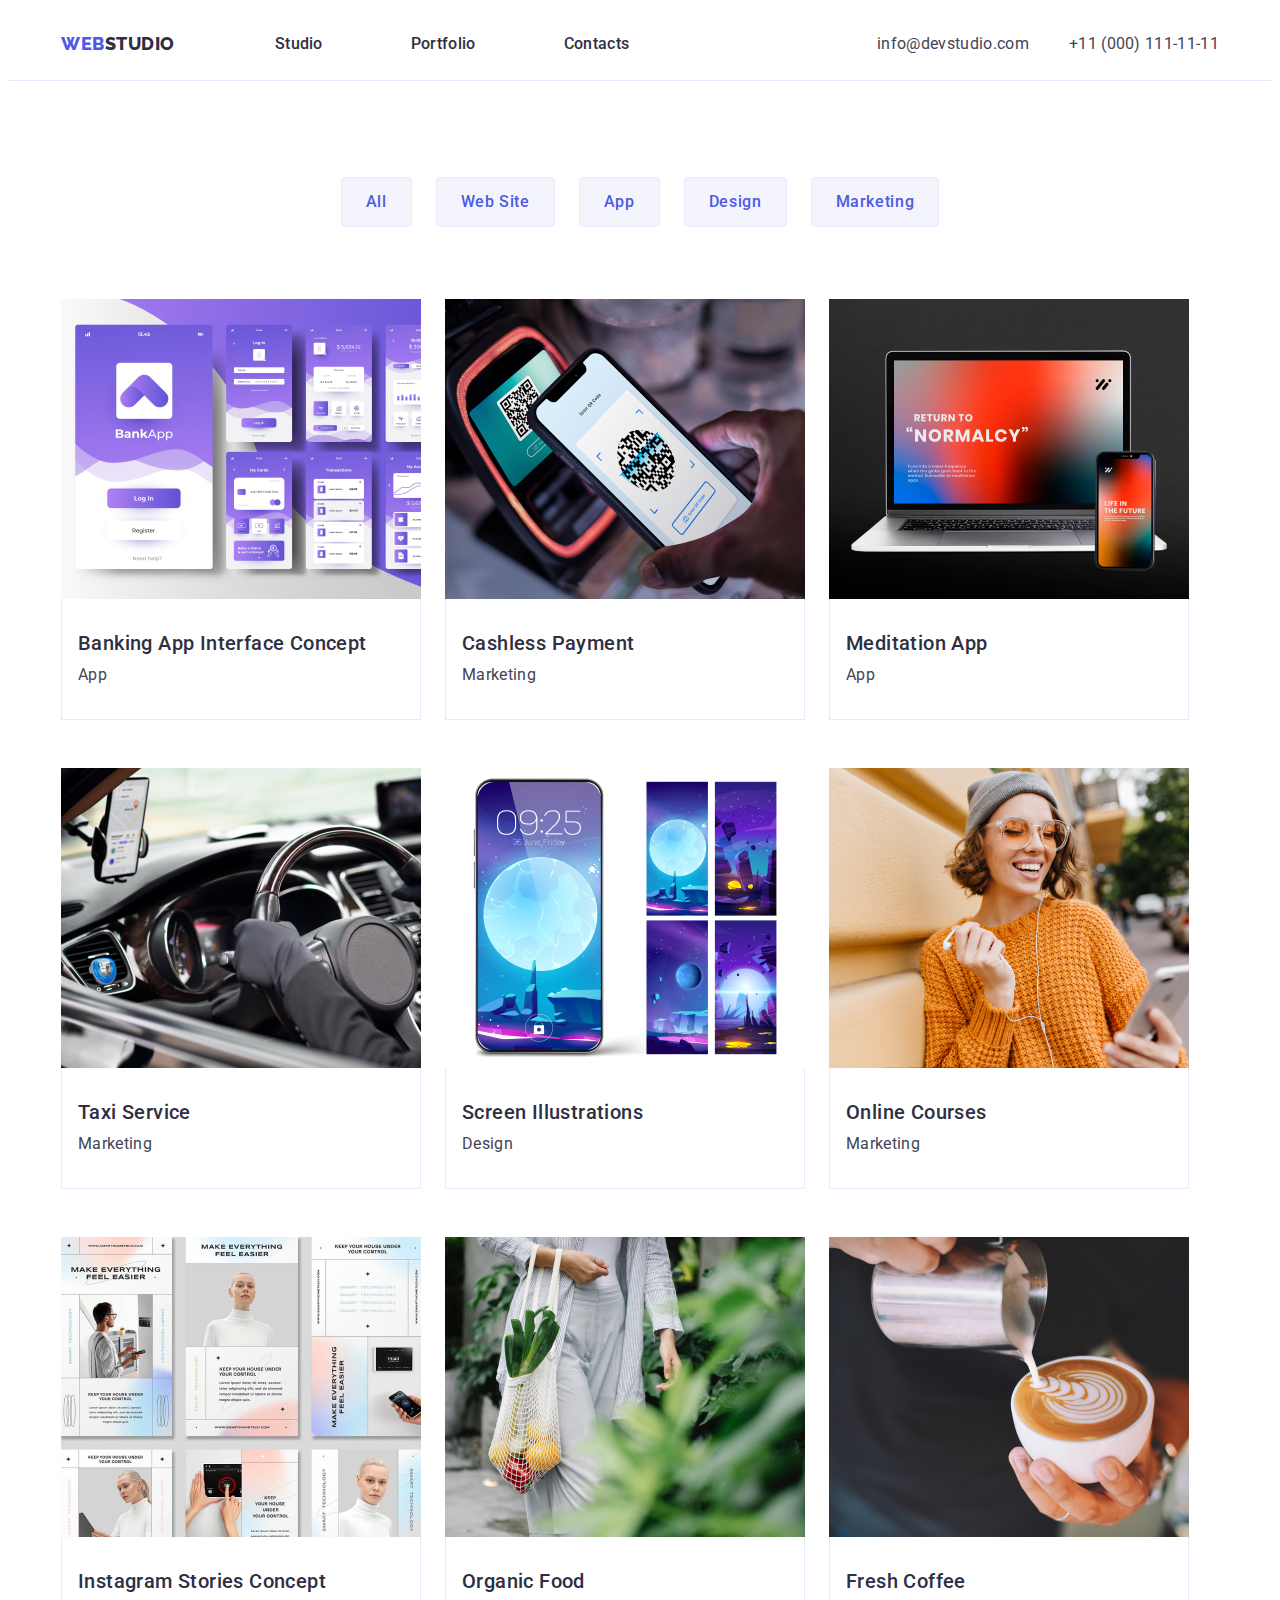
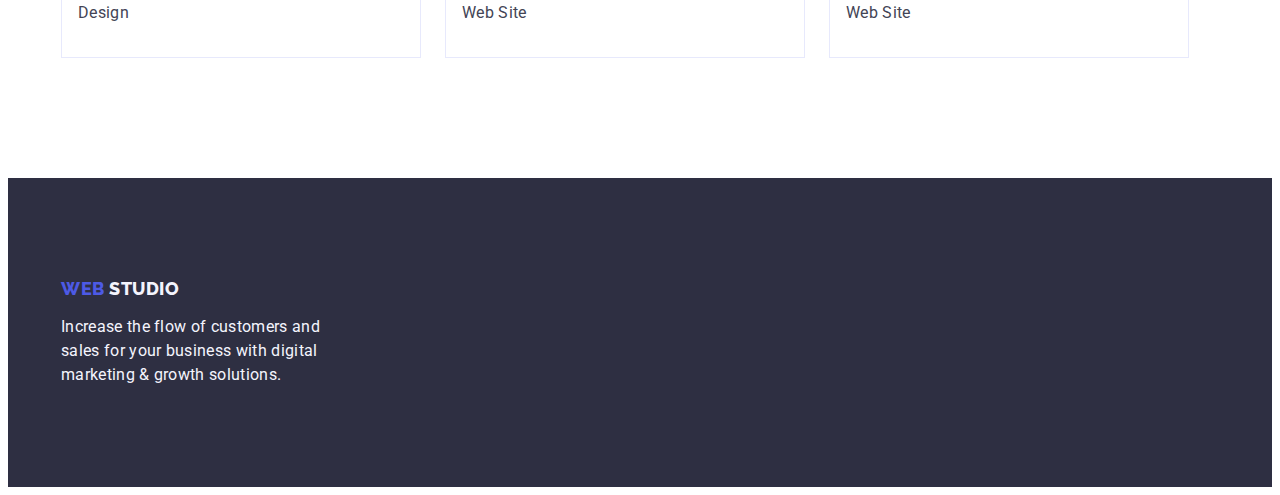
==== portfolio.html @ d472bf11 "k" ====
<!DOCTYPE html>
<html lang="en">
<head>
    <meta charset="UTF-8">
    <meta name="viewport" content="width=device-width, initial-scale=1.0">
    <title>Document</title>
    <link rel="preconnect" href="https://fonts.googleapis.com">
    <link rel="preconnect" href="https://fonts.gstatic.com" crossorigin>
    <link href="https://fonts.googleapis.com/css2?family=Inclusive+Sans&family=Raleway:wght@800&family=Roboto:wght@400;500;700&display=swap" rel="stylesheet">
    <link rel="stylesheet" href="./css/styles.css">
</head>
<body>
    <header class="header">
        <div class="header-wrapper container">
          <nav class="header-nav">
            <a class="logo link" href="./index.html" >Web<span class="logo-span">Studio</span></a>
            <ul class="header-list list">
              <li class="header-item">
                <a class="header-link link" href="./index.html">Studio</a>
              </li>
              <li class="header-item">
                <a class="header-link link" href="./portfolio.html">Portfolio</a>
              </li>
              <li class="header-item">
                <a class="header-link link" href="">Contacts</a>
              </li>
            </ul>
          </nav>
        
          <address class="address">
            <ul class="address-list list">
              <li class="address-item">
                <a class="address-link link" href="mailto:info@devstudio.com">info@devstudio.com</a>
              </li>
              <li class="address-item">
                <a class="address-link link" href="tel:+110001111111">+11 (000) 111-11-11</a>
              </li>
            </ul>
          </address>
          </div>
         </header>
    <main>
        <section class="btn-section">
            <div class="container">
                <h1 hidden>Navigaton</h1>
                <ul class="btn-list list">
                    <li class="btn-item"><button class="btn" type="button">All</button></li>
                    <li class="btn-item"><button class="btn" type="button">Web Site</button></li>
                    <li class="btn-item"><button class="btn" type="button">App</button></li>
                    <li class="btn-item"><button class="btn" type="button">Design</button></li>
                    <li class="btn-item"><button class="btn" type="button">Marketing</button></li>
                </ul>
                <ul class="photo-list list">
                    <li class="photo-item">
                        <a class="photo-link link" href="">
                            <img class="photo-portfolio" src="./images/portfolio/img11.jpg" alt="App" width="360">
                            <div class="app-wrapper">
                                <h2 class="photo-title">Banking App Interface Concept</h2>
                                <p class="photo-text">App</p>
                            </div>
                        </a>
                    </li>
                    <li class="photo-item">
                        <a class="photo-link link" href="">
                            <img class="photo-portfolio" src="./images/portfolio/img12.jpg" alt="Marketing" width="360">
                            <div class="app-wrapper">
                                <h2 class="photo-title">Cashless Payment</h2>
                                <p class="photo-text">Marketing</p>
                            </div>
                        </a>
                    </li>
                    <li class="photo-item">
                        <a class="photo-link link" href="">
                            <img class="photo-portfolio" src="./images/portfolio/img13.jpg" alt="App" width="360">
                            <div class="app-wrapper">
                                <h2 class="photo-title">Meditation App</h2>
                                <p class="photo-text">App</p>
                            </div>
                        </a>
                    </li>
                    <li class="photo-item">
                        <a class="photo-link link" href="">
                            <img class="photo-portfolio" src="./images/portfolio/img14.jpg" alt="Marketing" width="360">
                            <div class="app-wrapper">
                                <h2 class="photo-title">Taxi Service</h2>
                                <p class="photo-text">Marketing</p>
                            </div>
                        </a>
                    </li>
                    <li class="photo-item">
                        <a class="photo-link link" href="">
                            <img class="photo-portfolio" src="./images/portfolio/img15.jpg" alt="Design" width="360">
                            <div class="app-wrapper">
                                <h2 class="photo-title">Screen Illustrations</h2>
                                <p class="photo-text">Design</p>
                            </div>
                        </a>
                    </li>
                    <li class="photo-item">
                        <a class="photo-link link" href="">
                            <img class="photo-portfolio" src="./images/portfolio/img16.jpg" alt="Marketing" width="360">
                            <div class="app-wrapper">
                                <h2 class="photo-title">Online Courses</h2>
                                <p class="photo-text">Marketing</p>
                            </div>
                        </a>
                    </li>
                    <li class="photo-item">
                        <a class="photo-link link" href="">
                            <img class="photo-portfolio" src="./images/portfolio/img17.jpg" alt="Design" width="360">
                            <div class="app-wrapper">
                                <h2 class="photo-title">Instagram Stories Concept</h2>
                                <p class="photo-text">Design</p>
                            </div>
                        </a>
                    </li>
                    <li class="photo-item">
                        <a class="photo-link link" href="">
                            <img class="photo-portfolio" src="./images/portfolio/img18.jpg" alt="Web Site" width="360">
                            <div class="app-wrapper">
                                <h2 class="photo-title">Organic Food</h2>
                                <p class="photo-text">Web Site</p>
                            </div>
                        </a>
                    </li>
                    <li class="photo-item">
                        <a class="photo-link link" href="">
                            <img class="photo-portfolio" src="./images/portfolio/img19.jpg" alt="Web Site" width="360">
                            <div class="app-wrapper">
                                <h2 class="photo-title">Fresh Coffee</h2>
                                <p class="photo-text">Web Site</p>
                            </div>
                        </a>
                    </li>
                </ul>
            </div>
        </section>



    </main>
    <footer class="footer">
      <div class="container">
        <a class="footer-logo link" href="./index.html">Web <span class="footer-span">Studio</span> </a>
        <p class="footer-text">
          Increase the flow of customers and sales for your business with digital
          marketing & growth solutions.
        </p>
      </div>
    </footer>
</body>
</html>
---- css/styles.css ----
:root {
    --primary-brand: #4D5AE5;
    --pressed-state: #404BBF;
    --dark: #2E2F42;
    --success: #31D0AA;
    --text: #434455;
    --subtle-text: #8E8F99;
    --accent: #E7E9FC;
    --light: #F4F4FD;
    --modal-overlay: #2E2F4266;
    --hero-background: #2E2F42B2;
    --white-background: #FFFFFF;
    --modal-background: #FCFCFC;
}

h1,
h2,
h3,
h4,
h5,
h6,
p {
    margin: 0;
}

ul,
ol {
    margin: 0;
    padding: 0;
}

.link {
    text-decoration: none;
}

.list {
    list-style: none;
}

img {
    display: block;
}

.visually-hidden {
    position: absolute;
    width: 1px;
    height: 1px;
    margin: -1px;
    border: 0;
    padding: 0;
    white-space: nowrap;
    clip-path: inset(100%);
    clip: rect(0 0 0 0);
    overflow: hidden;
}

.container {
    width: 1158px;
    margin: 0 auto;
    padding-left: 15px;
    padding-right: 15px;
}


body {
    font-family: "Roboto", sans-serif;
    color: var(--text, #434455);
    background-color: var(--white-background, #FFFFFF);

}





/* logo-section */
.header {
    border-bottom: 1px solid #e7e9fc;
}

.header-wrapper {
    display: flex;
    justify-content: space-between;

}

.header-nav {
    display: flex;
    justify-content: space-between;
    align-items: center;
}

.logo {
    color: var(--primary-brand, #4D5AE5);
    font-family: Raleway, sans-serif;
    font-size: 18px;
    font-weight: 800;
    line-height: 1.17;
    letter-spacing: 0.03em;
    text-transform: uppercase;
    margin-right: 76px;

}

.logo-span {
    color: var(--dark, #2E2F42);
    font-family: Raleway, sans-serif;
    font-size: 18px;
    font-weight: 800;
    line-height: 1.17;
    letter-spacing: 0.03em;
    text-transform: uppercase;

}

.header-list {
    display: flex;
    gap: 40px;
    /* padding: 24px 0; */
    /* padding-top: 24px;
    padding-bottom: 24px; */
}

.header-item {}

.header-link {
    color: var(--dark, #2E2F42);
    font-family: Roboto;
    font-size: 16px;
    font-weight: 500;
    line-height: 1.5;
    letter-spacing: 0.02em;
    padding: 24px;
    display: inline-block;
}

.header-link:hover {
    color: var(--pressed-state, #404BBF);
}

.header-link:focus {
    color: var(--pressed-state, #404BBF);
}

.address {
    font-style: normal;
}

.address-list {
    display: flex;
    gap: 40px;
    align-items: center;
}

.address-item {
    display: flex;
}

.address-link {
    color: var(--text, #434455);
    font-family: Roboto;
    font-size: 16px;
    font-weight: 400;
    line-height: 1.5;
    letter-spacing: 0.02em;
    padding: 24px 0;
}

.address-link:hover {
    color: var(--pressed-state, #404BBF);
}

.address-link:focus {
    color: var(--pressed-state, #404BBF);
}


/* hero section */
.hero-section {
    background-color: var(--dark, #2E2F42);
    padding: 188px 0;
    background-image: linear-gradient(rgba(46, 47, 66, 0.7), rgba(46, 47, 66, 0.7)), url(../images/hero/hero-bg.jpg);
    background-repeat: no-repeat;
    max-width: 1440px;
    background-position: center;
    background-size: cover;
}

.hero-wrapper {}

.hero-title {
    font-size: 56px;
    line-height: 1.07;
    text-align: center;
    letter-spacing: 0.02em;
    color: var(--white-background, #FFFFFF);
    max-width: 496px;
    /* margin-bottom: 48px; */
    margin: 0 auto 48px auto;
    display: block;
}

.hero-btn {
    background-color: var(--primary-brand, #4D5AE5);
    color: var(--white-background, #FFFFFF);
    font-family: "Roboto", sans-serif;
    font-weight: 500;
    font-size: 16px;
    line-height: 1.5;
    letter-spacing: 0.04em;
    cursor: pointer;
    min-width: 169px;
    height: 56px;
    border: none;
    border-radius: 4px;
    margin: 0 auto;
    display: block;
    box-shadow: 0px 4px 4px 0px rgba(0, 0, 0, 0.15);

}

.hero-btn:hover {
    background-color: var(--pressed-state, #404BBF);
}

.hero-btn:focus {
    background-color: var(--pressed-state, #404BBF);
}


/* benefits section */
.benefits-section {
    /* margin-bottom: 60px; */
    padding: 120px 0;
}

.benefits-wrapper {}

.benefits-list {
    display: flex;
    gap: 24px;
}


.benefits-item {
    width: 264px;
}

.benefit-svg{
    padding: 24px 100px;
    border-radius: 4px;
    background-color: var(--light, #F4F4FD);
    margin-bottom: 8px;
}

.benefits-title {
    font-weight: 500;
    font-size: 20px;
    line-height: 1.2;
    letter-spacing: 0.02em;
    color: var(--dark, #2E2F42);
    margin-bottom: 8px;
}

.benefits-text {
    line-height: 1.5;
    letter-spacing: 0.02em;
}


/* doing sectoin */
.doing-section {
    /* margin-top: 60px; */
    /* margin-bottom: 120px; */
    /* padding-bottom: 120px */
    padding-bottom: 120px;
}

.doing-title {
    font-size: 36px;
    line-height: 1.11;
    text-align: center;
    text-transform: capitalize;
    letter-spacing: 0.02em;
    color: var(--dark, #2E2F42);
    margin-bottom: 72px;

}

.doing-list {
    display: flex;
    gap: 24px;
}

.doing-item {}

.doing-photo {}

/* our team section  */
.team-section {
    background-color: var(--light, #F4F4FD);
    padding: 120px 0;
    padding-bottom: 120px;
}

.team-title {
    font-size: 36px;
    line-height: 1.11;
    text-align: center;
    letter-spacing: 0.02em;
    text-transform: capitalize;
    color: var(--dark, #2E2F42);
    /* padding-top: 120px; */
    margin-bottom: 72px;

}

.team-list {
    display: flex;
    gap: 24px;
}

.team-item {
    background-color: var(--white-background, #FFFFFF);
    display: inline-flex;
    padding-bottom: 0px;
    flex-direction: column;
    justify-content: center;
    align-items: center;
    /* gap: 32px; */
    /* padding-bottom: 120px; */
    border-radius: 0px 0px 4px 4px;
    box-shadow: 0px 2px 1px 0px rgba(46, 47, 66, 0.08), 0px 1px 1px 0px rgba(46, 47, 66, 0.16), 0px 1px 6px 0px rgba(46, 47, 66, 0.08);
}

.team-descr {
    padding: 32px 0;
}

.team-subtitle {
    font-weight: 500;
    font-size: 20px;
    line-height: 1.2;
    letter-spacing: 0.02em;
    color: var(--dark, #2E2F42);
    margin-bottom: 8px;
    text-align: center;
}


.team-text {
    font-size: 16px;
    line-height: 1.5;
    letter-spacing: 0.02em;
    color: var(--text, #434455);
    /* margin-bottom: 32px; */
    text-align: center;
}

.team-photo {
    /* margin-bottom: 32px; */
}


/* footer */
.footer {
    background-color: var(--dark, #2E2F42);
    font-weight: 800;
    font-size: 18px;
    line-height: 1.17;
    letter-spacing: 0.03em;
    padding: 100px 0;

}



.footer-logo {
    font-family: "Raleway", sans-serif;
    color: var(--primary-brand, #4D5AE5);
    text-transform: uppercase;
    display: inline-block;
    margin-bottom: 16px;
}

.footer-span {
    color: var(--light, #F4F4FD);
}

.footer-text {
    line-height: 1.5;
    color: var(--light, #F4F4FD);
    letter-spacing: 0.02em;
    font-weight: 400;
    font-size: 16px;
    /* padding-bottom: 100px; */
    width: 264px;
    /* padding-top: 17px; */
}







.btn-section {
    /* margin-top: 96px; */
    padding: 96px 0 120px 0
}

.btn-wrapper {}

.btn-list {
    display: flex;
    gap: 24px;
    justify-content: center;
    margin-bottom: 72px;
}



.btn-item {}

.btn {
    font-family: "Roboto", sans-serif;  
    font-weight: 500;
    font-size: 16px;
    line-height: 1.5;
    letter-spacing: 0.04em;
    color: var(--primary-brand, #4D5AE5);
    background-color: var(--light, #F4F4FD);
    cursor: pointer;
    border-radius: 4px;
    padding: 12px 24px;
    border: 1px solid var(--accent, #e7e9fc);
}

.btn:hover {
    color: var(--white-background, #FFFFFF);
    background-color: var(--pressed-state, #404BBF);
    border: 1px solid transparent;
}

.btn:focus {
    color: var(--white-background, #FFFFFF);
    background-color: var(--pressed-state, #404BBF);
    border: 1px solid transparent;
}

.photo-list {
    display: flex;
    row-gap: 48px;
    flex-wrap: wrap;
    column-gap: 24px;
}

.photo-item {}

.photo-portfolio {
    /* padding-bottom: 32px; */
}

.app-wrapper {
    padding: 32px 16px;
    border: 1px solid var(--accent, #E7E9FC);
    border-top: none;
    /* margin-bottom: 8px; */
}

.photo-title {
    font-weight: 500;
    font-size: 20px;
    line-height: 1.2;
    letter-spacing: 0.02em;
    color: var(--dark, #2E2F42);
    /* padding-bottom: 8px; */
    margin-bottom: 8px;
}

.photo-text {
    font-size: 16px;
    line-height: 1.5;
    letter-spacing: 0.02em;
    color: var(--text, #434455);
    /* padding-bottom: 32px; */

}
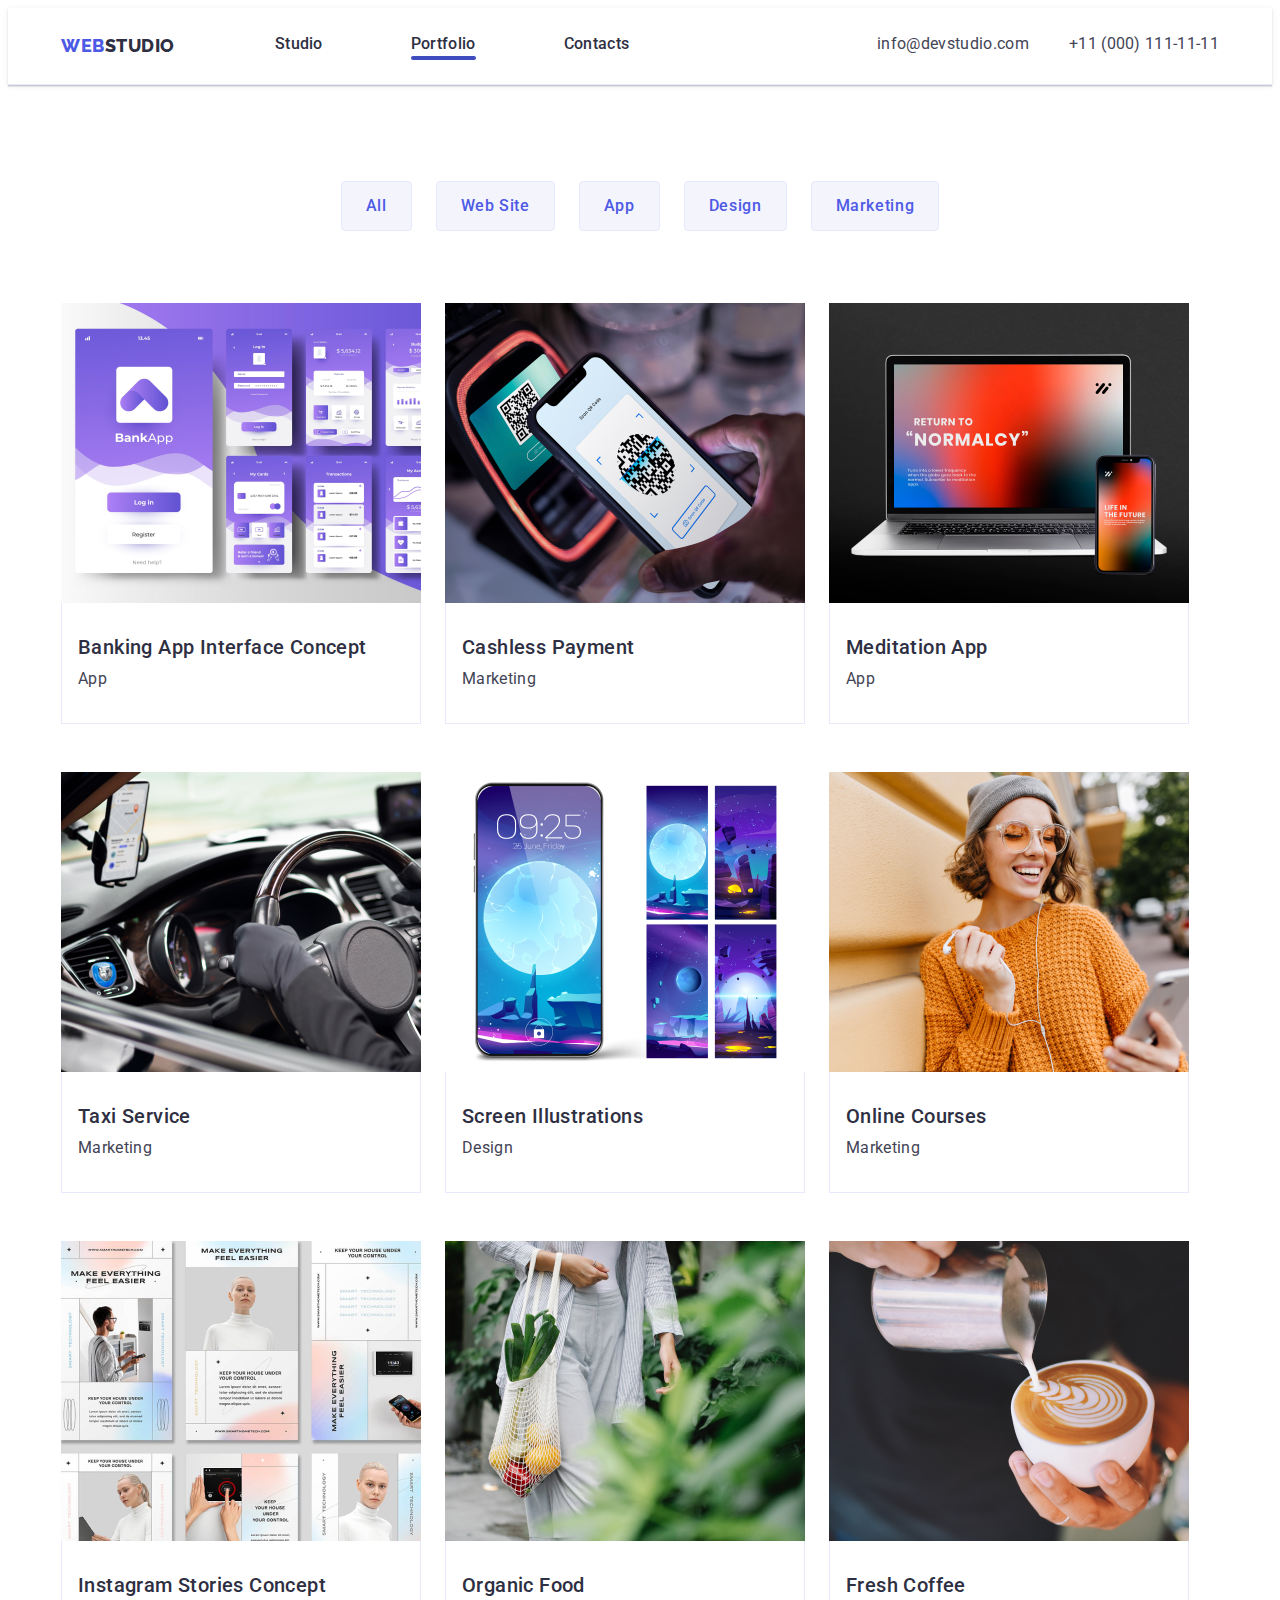
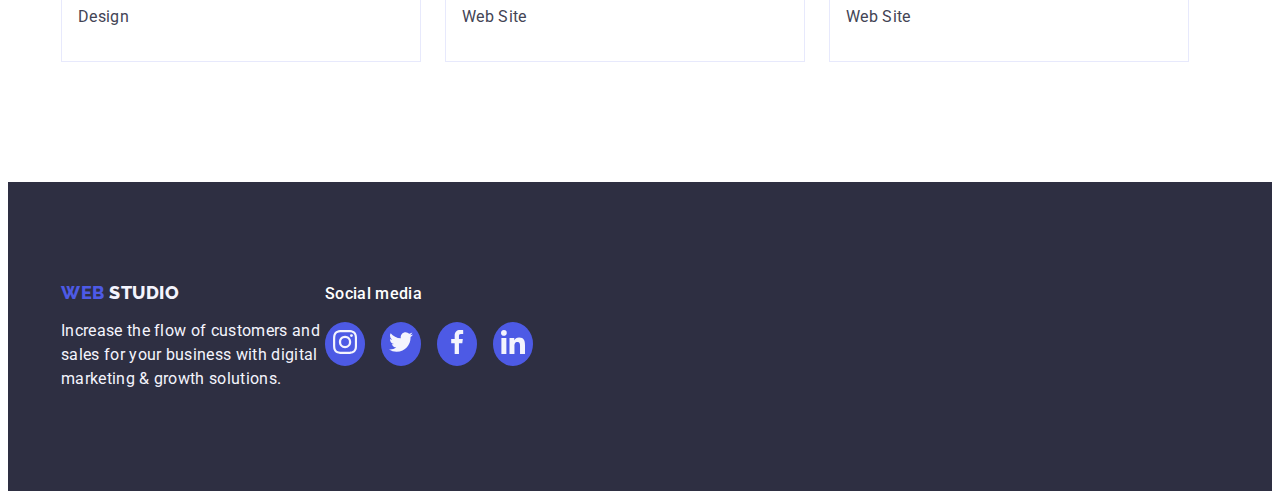
==== commit d17f09dc: "m" ====
--- a/portfolio.html
+++ b/portfolio.html
@@ -19,7 +19,7 @@
                 <a class="header-link link" href="./index.html">Studio</a>
               </li>
               <li class="header-item">
-                <a class="header-link link" href="./portfolio.html">Portfolio</a>
+                <a class="header-link current link" href="./portfolio.html">Portfolio</a>
               </li>
               <li class="header-item">
                 <a class="header-link link" href="">Contacts</a>
@@ -140,12 +140,47 @@
 
     </main>
     <footer class="footer">
-      <div class="container">
-        <a class="footer-logo link" href="./index.html">Web <span class="footer-span">Studio</span> </a>
-        <p class="footer-text">
-          Increase the flow of customers and sales for your business with digital
-          marketing & growth solutions.
-        </p>
+      <div class="footer-wrapper container">
+        <div class="">
+          <a class="footer-logo link" href="./index.html">Web <span class="footer-span">Studio</span> </a>
+          <p class="footer-text">
+            Increase the flow of customers and sales for your business with digital
+            marketing & growth solutions.
+          </p>
+        </div>
+        <div class="footer-right">
+          <p class="footer-media-title">Social media</p>
+          <ul class="footer-list list">
+            <li class="footer-item">
+              <div class="footer-media-svg">
+                <svg height="24" width="24" >
+                  <use href="./images/icons.svg/symbol-defs.svg#icon-instagram" ></use>
+                </svg>
+              </div>
+            </li>
+            <li class="footer-item">
+              <div class="footer-media-svg">
+                <svg height="24" width="24" >
+                  <use href="./images/icons.svg/symbol-defs.svg#icon-twitter" ></use>
+                </svg>
+              </div>
+            </li>
+            <li class="footer-item">
+              <div class="footer-media-svg">
+                <svg height="24" width="24">
+                  <use href="./images/icons.svg/symbol-defs.svg#icon-facebook" ></use>
+                </svg>
+              </div>
+            </li>
+            <li class="footer-item">
+              <div class="footer-media-svg">
+                <svg height="24" width="24">
+                  <use href="./images/icons.svg/symbol-defs.svg#icon-linkedin" ></use>
+                </svg>
+              </div>
+            </li>
+          </ul>
+        </div>
       </div>
     </footer>
 </body>
--- a/css/styles.css
+++ b/css/styles.css
@@ -76,6 +76,7 @@
 /* logo-section */
 .header {
     border-bottom: 1px solid #e7e9fc;
+    box-shadow: 0px 2px 1px rgba(46, 47, 66, 0.08), 0px 1px 1px rgba(46, 47, 66, 0.16), 0px 1px 6px rgba(46, 47, 66, 0.08);
 }
 
 .header-wrapper {
@@ -121,7 +122,9 @@
     padding-bottom: 24px; */
 }
 
-.header-item {}
+.header-item {
+    
+}
 
 .header-link {
     color: var(--dark, #2E2F42);
@@ -132,7 +135,10 @@
     letter-spacing: 0.02em;
     padding: 24px;
     display: inline-block;
-}
+    transition: color 250ms cubic-bezier(0.4, 0, 0.2, 1);
+}
+
+
 
 .header-link:hover {
     color: var(--pressed-state, #404BBF);
@@ -140,6 +146,14 @@
 
 .header-link:focus {
     color: var(--pressed-state, #404BBF);
+}
+.header-link.current::after {
+    content: "";
+    display: block;
+    width: 100%;
+    height: 4px;
+    border-radius: 2px;
+    background: var(--pressed-state, #404BBF);
 }
 
 .address {
@@ -164,6 +178,7 @@
     line-height: 1.5;
     letter-spacing: 0.02em;
     padding: 24px 0;
+    transition: color 250ms cubic-bezier(0.4, 0, 0.2, 1);
 }
 
 .address-link:hover {
@@ -301,6 +316,7 @@
     background-color: var(--light, #F4F4FD);
     padding: 120px 0;
     padding-bottom: 120px;
+    margin-bottom: 120px;
 }
 
 .team-title {
@@ -357,8 +373,62 @@
     text-align: center;
 }
 
+.team-svg-list{
+    display: flex;
+    gap: 24px;
+}
+
+.team-svg{
+    padding: 12px;
+    border-radius: 50%;
+    background-color: var(--primary-brand, #4D5AE5);
+    margin-top: 8px;
+    fill: #F4F4FD;
+}
+
+.team-svg-fill{
+    
+}
+
 .team-photo {
     /* margin-bottom: 32px; */
+}
+
+
+
+/* customer */
+.customers {
+    margin-bottom: 120px;
+}
+
+.customers-wrapper{
+   
+}
+
+.customers-title {
+    color: var(--dark ,#2E2F42);
+    text-align: center;
+    font-size: 36px;
+    font-weight: 700;
+    line-height: 1.1;
+    letter-spacing: 0.02em;
+    text-transform: capitalize;
+    margin-bottom: 72px;
+}
+
+.customers-list {
+    display: flex;
+    justify-content: space-between;
+}
+
+
+.customer-item {}
+
+.customer-svg {
+    fill: #8E8F99;
+    border: 1px solid #8E8F99;
+    padding: 16px 32px;
+    border-radius: 4px;
 }
 
 
@@ -395,9 +465,46 @@
     font-size: 16px;
     /* padding-bottom: 100px; */
     width: 264px;
+    display: block;
     /* padding-top: 17px; */
 }
 
+.footer-wrapper{
+    display: flex;
+    align-items: baseline;
+}
+
+.footer-left{
+    margin-right: 120px;
+}
+
+.footer-right{
+
+}
+.footer-media-title {
+    color: var(--white-background, #FFF);
+    font-size: 16px;
+    font-weight: 500;
+    line-height: 1.5;
+    letter-spacing: 0.02em;
+    margin-bottom: 16px;
+    
+}
+
+.footer-list {
+    display: flex;
+    gap: 16px;
+    /* justify-content: center; */
+}
+
+.footer-item {}
+
+.footer-media-svg {
+    fill: #F4F4FD;
+    padding: 8px;
+    border-radius: 50%;
+    background-color: var(--primary-brand, #4D5AE5);
+}
 
 
 
@@ -409,7 +516,9 @@
     padding: 96px 0 120px 0
 }
 
-.btn-wrapper {}
+.btn-wrapper {
+    
+}
 
 .btn-list {
     display: flex;
@@ -455,7 +564,9 @@
     column-gap: 24px;
 }
 
-.photo-item {}
+.photo-item {
+
+}
 
 .photo-portfolio {
     /* padding-bottom: 32px; */
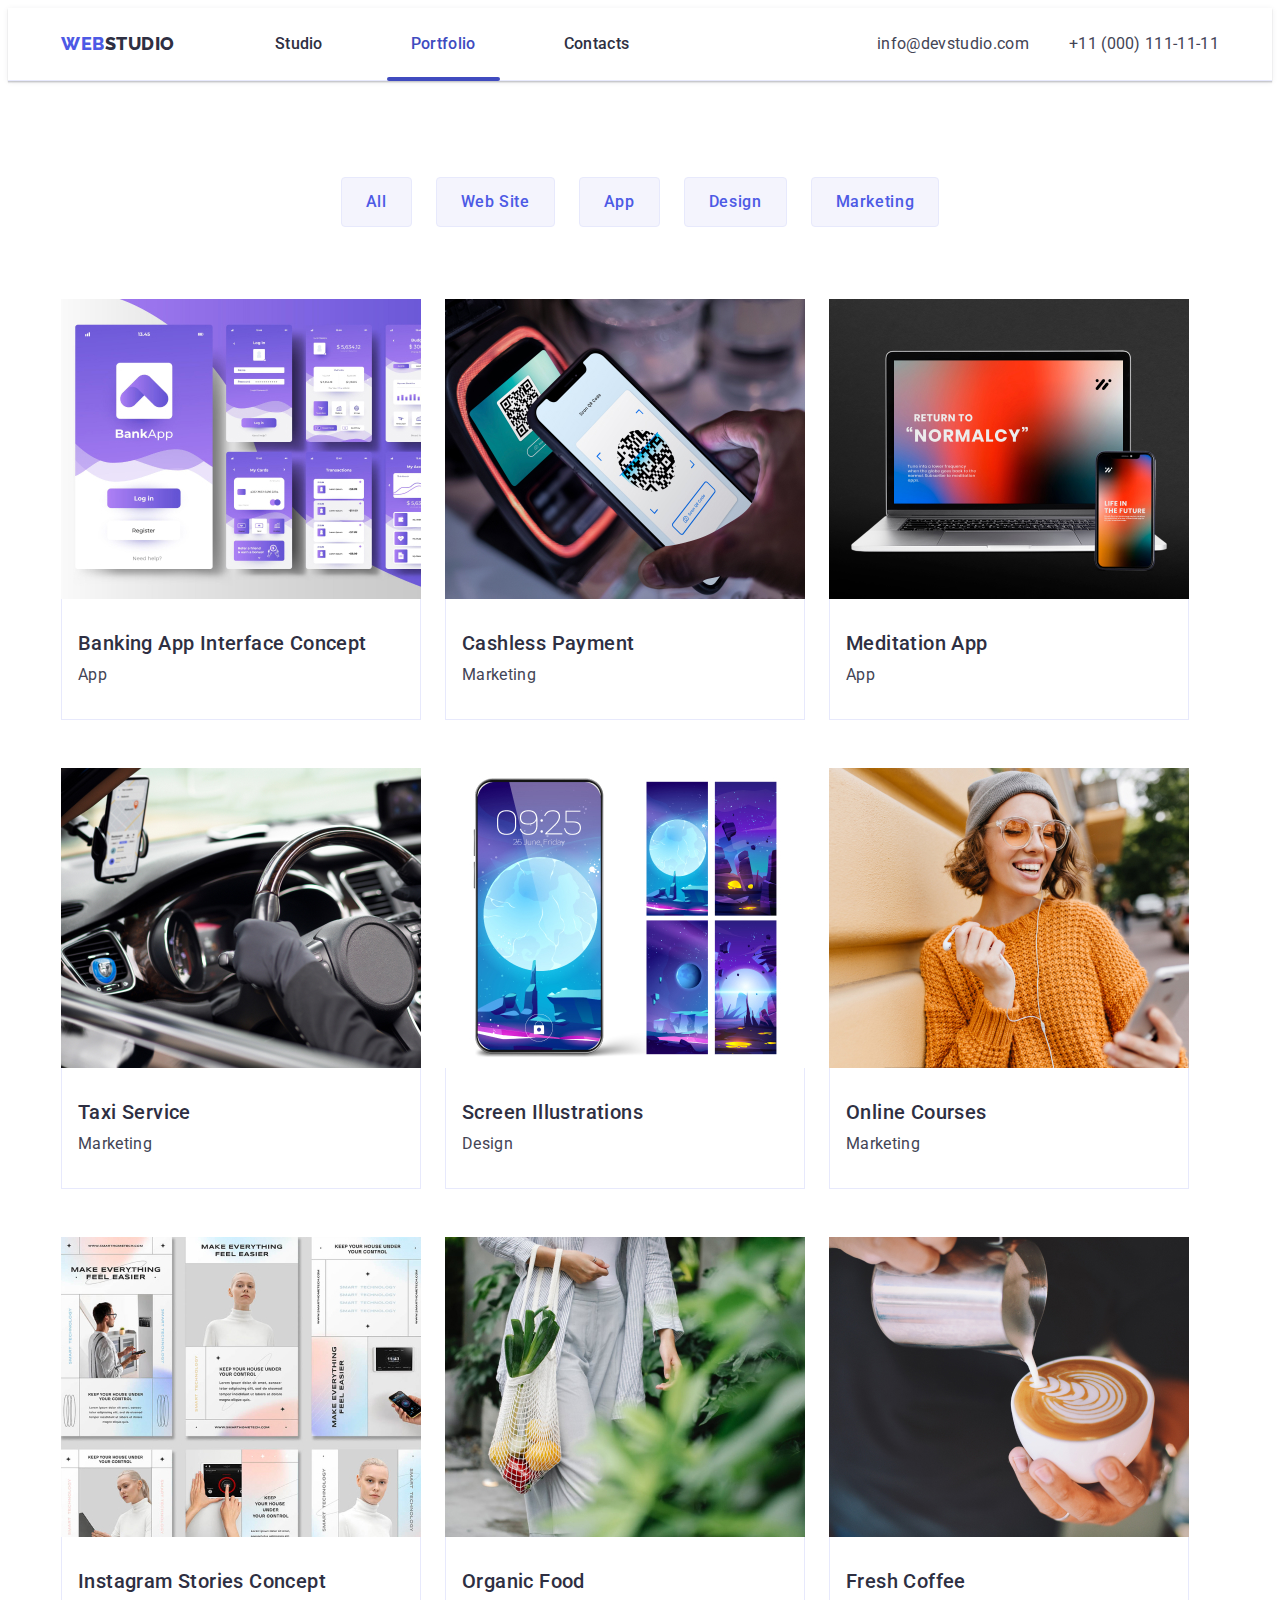
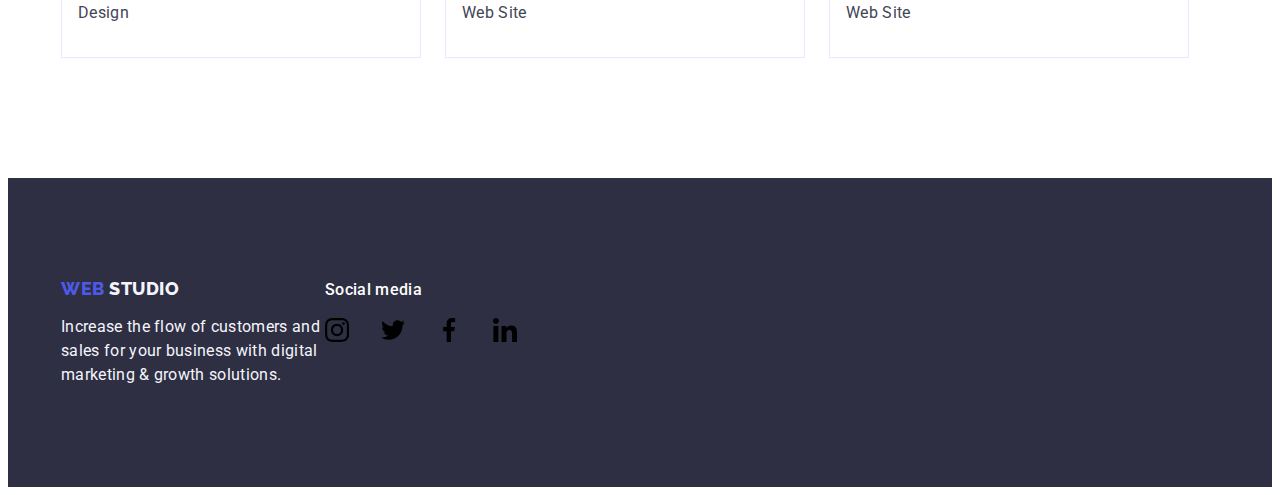
==== commit a90abc5e: "k" ====
--- a/portfolio.html
+++ b/portfolio.html
@@ -57,6 +57,7 @@
                             <div class="app-wrapper">
                                 <h2 class="photo-title">Banking App Interface Concept</h2>
                                 <p class="photo-text">App</p>
+                                <p class="photo-over-text"> 14 Stylish and User-Friendly App Design Concepts · Task Manager App · Calorie Tracker App · Exotic Fruit Ecommerce App · Cloud Storage App</p>
                             </div>
                         </a>
                     </li>
@@ -66,6 +67,7 @@
                             <div class="app-wrapper">
                                 <h2 class="photo-title">Cashless Payment</h2>
                                 <p class="photo-text">Marketing</p>
+                                <p class="photo-over-text"> 14 Stylish and User-Friendly App Design Concepts · Task Manager App · Calorie Tracker App · Exotic Fruit Ecommerce App · Cloud Storage App</p>
                             </div>
                         </a>
                     </li>
@@ -75,6 +77,7 @@
                             <div class="app-wrapper">
                                 <h2 class="photo-title">Meditation App</h2>
                                 <p class="photo-text">App</p>
+                                <p class="photo-over-text"> 14 Stylish and User-Friendly App Design Concepts · Task Manager App · Calorie Tracker App · Exotic Fruit Ecommerce App · Cloud Storage App</p>
                             </div>
                         </a>
                     </li>
@@ -84,6 +87,7 @@
                             <div class="app-wrapper">
                                 <h2 class="photo-title">Taxi Service</h2>
                                 <p class="photo-text">Marketing</p>
+                                <p class="photo-over-text"> 14 Stylish and User-Friendly App Design Concepts · Task Manager App · Calorie Tracker App · Exotic Fruit Ecommerce App · Cloud Storage App</p>
                             </div>
                         </a>
                     </li>
@@ -93,6 +97,7 @@
                             <div class="app-wrapper">
                                 <h2 class="photo-title">Screen Illustrations</h2>
                                 <p class="photo-text">Design</p>
+                                <p class="photo-over-text"> 14 Stylish and User-Friendly App Design Concepts · Task Manager App · Calorie Tracker App · Exotic Fruit Ecommerce App · Cloud Storage App</p>
                             </div>
                         </a>
                     </li>
@@ -102,6 +107,7 @@
                             <div class="app-wrapper">
                                 <h2 class="photo-title">Online Courses</h2>
                                 <p class="photo-text">Marketing</p>
+                                <p class="photo-over-text"> 14 Stylish and User-Friendly App Design Concepts · Task Manager App · Calorie Tracker App · Exotic Fruit Ecommerce App · Cloud Storage App</p>
                             </div>
                         </a>
                     </li>
@@ -111,6 +117,7 @@
                             <div class="app-wrapper">
                                 <h2 class="photo-title">Instagram Stories Concept</h2>
                                 <p class="photo-text">Design</p>
+                                <p class="photo-over-text"> 14 Stylish and User-Friendly App Design Concepts · Task Manager App · Calorie Tracker App · Exotic Fruit Ecommerce App · Cloud Storage App</p>
                             </div>
                         </a>
                     </li>
@@ -120,6 +127,7 @@
                             <div class="app-wrapper">
                                 <h2 class="photo-title">Organic Food</h2>
                                 <p class="photo-text">Web Site</p>
+                                <p class="photo-over-text"> 14 Stylish and User-Friendly App Design Concepts · Task Manager App · Calorie Tracker App · Exotic Fruit Ecommerce App · Cloud Storage App</p>
                             </div>
                         </a>
                     </li>
@@ -129,6 +137,7 @@
                             <div class="app-wrapper">
                                 <h2 class="photo-title">Fresh Coffee</h2>
                                 <p class="photo-text">Web Site</p>
+                                <p class="photo-over-text"> 14 Stylish and User-Friendly App Design Concepts · Task Manager App · Calorie Tracker App · Exotic Fruit Ecommerce App · Cloud Storage App</p>
                             </div>
                         </a>
                     </li>
--- a/css/styles.css
+++ b/css/styles.css
@@ -77,11 +77,13 @@
 .header {
     border-bottom: 1px solid #e7e9fc;
     box-shadow: 0px 2px 1px rgba(46, 47, 66, 0.08), 0px 1px 1px rgba(46, 47, 66, 0.16), 0px 1px 6px rgba(46, 47, 66, 0.08);
+    
 }
 
 .header-wrapper {
     display: flex;
     justify-content: space-between;
+    
 
 }
 
@@ -89,6 +91,7 @@
     display: flex;
     justify-content: space-between;
     align-items: center;
+
 }
 
 .logo {
@@ -101,6 +104,7 @@
     text-transform: uppercase;
     margin-right: 76px;
 
+
 }
 
 .logo-span {
@@ -117,12 +121,15 @@
 .header-list {
     display: flex;
     gap: 40px;
+    
     /* padding: 24px 0; */
     /* padding-top: 24px;
     padding-bottom: 24px; */
+    
 }
 
 .header-item {
+    
     
 }
 
@@ -136,8 +143,13 @@
     padding: 24px;
     display: inline-block;
     transition: color 250ms cubic-bezier(0.4, 0, 0.2, 1);
-}
-
+    
+}
+
+.header-link.current{
+    position: relative;
+    color: #404bbf;
+}
 
 
 .header-link:hover {
@@ -154,6 +166,11 @@
     height: 4px;
     border-radius: 2px;
     background: var(--pressed-state, #404BBF);
+    position: relative;
+    color: #404bbf;
+    position: absolute;
+    left: 0;
+    bottom: -1px;
 }
 
 .address {
@@ -231,6 +248,7 @@
     margin: 0 auto;
     display: block;
     box-shadow: 0px 4px 4px 0px rgba(0, 0, 0, 0.15);
+    transition: background-color 250ms cubic-bezier(0.4, 0, 0.2, 1);
 
 }
 
@@ -249,7 +267,9 @@
     padding: 120px 0;
 }
 
-.benefits-wrapper {}
+.benefits-wrapper {
+    
+}
 
 .benefits-list {
     display: flex;
@@ -262,6 +282,10 @@
 }
 
 .benefit-svg{
+    display: flex;
+    align-items: center;
+    justify-content: center;
+     height: 112px;
     padding: 24px 100px;
     border-radius: 4px;
     background-color: var(--light, #F4F4FD);
@@ -371,23 +395,41 @@
     color: var(--text, #434455);
     /* margin-bottom: 32px; */
     text-align: center;
+    margin-bottom: 8px;
 }
 
 .team-svg-list{
     display: flex;
     gap: 24px;
+    justify-content: center;
+}
+
+.team-svg-item{
+    width: 40px;
+    height: 40px;
 }
 
 .team-svg{
     padding: 12px;
     border-radius: 50%;
     background-color: var(--primary-brand, #4D5AE5);
-    margin-top: 8px;
+    /* margin-top: 8px;
+    fill: #F4F4FD; */
+    width: 100%;
+    height: 100%;
+    display: flex;
+    align-items: center;
+    justify-content: center;
+    transition: background-color 250ms cubic-bezier(0.4, 0, 0.2, 1);
+}
+
+.team-svg:hover,
+.team-svg:focus{
+    background-color: #404bbf;
+}
+
+.team-svg-fill{
     fill: #F4F4FD;
-}
-
-.team-svg-fill{
-    
 }
 
 .team-photo {
@@ -397,11 +439,14 @@
 
 
 /* customer */
-.customers {
+.customers-section {
     margin-bottom: 120px;
+    padding-top: 120px;
+    padding-bottom: 120px;
 }
 
 .customers-wrapper{
+
    
 }
 
@@ -410,7 +455,7 @@
     text-align: center;
     font-size: 36px;
     font-weight: 700;
-    line-height: 1.1;
+    line-height: 1.11;
     letter-spacing: 0.02em;
     text-transform: capitalize;
     margin-bottom: 72px;
@@ -419,19 +464,42 @@
 .customers-list {
     display: flex;
     justify-content: space-between;
-}
-
-
-.customer-item {}
-
-.customer-svg {
-    fill: #8E8F99;
+    gap: 24px;
+}
+
+
+.customer-item {
+    width: calc((100% - 120px) / 6);
+    height: 88px;
+    
+}
+
+.customer-svg-link {
+    color: #8E8F99;
     border: 1px solid #8E8F99;
     padding: 16px 32px;
     border-radius: 4px;
-}
-
-
+    width: 100%;
+    height: 100%;
+    display: flex;
+    align-items: center;
+    justify-content: center;
+    transition: border-color 250ms cubic-bezier(0.4, 0, 0.2, 1), color 250ms cubic-bezier(0.4, 0, 0.2, 1);
+}
+
+.customer-svg-link:hover{
+    border-color: #404bbf;
+    color: #404bbf;
+}
+
+.customer-svg-link:focus {
+    border-color: #404bbf;
+    color: #404bbf;
+}
+
+.customer-svg{
+    fill: currentColor;
+}
 /* footer */
 .footer {
     background-color: var(--dark, #2E2F42);
@@ -497,13 +565,103 @@
     /* justify-content: center; */
 }
 
-.footer-item {}
-
-.footer-media-svg {
-    fill: #F4F4FD;
+.footer-item {
+    width: 40px;
+    height: 40px;
+}
+
+.footer-svg-link {
     padding: 8px;
     border-radius: 50%;
     background-color: var(--primary-brand, #4D5AE5);
+    width: 100%;
+    height: 100%;
+    display: flex;
+    align-items: center;
+    justify-content: center;
+    transition: background-color 250ms cubic-bezier(0.4, 0, 0.2, 1);
+
+}
+
+.footer-svg-link:hover,
+.footer-svg-link:focus{
+     background-color: #31d0aa;
+}
+
+
+.footer-svg{
+    fill: #F4F4FD;
+}
+
+
+
+
+
+
+/* modal */
+.modal-section{
+    position: fixed;
+    top: 0;
+    left: 0;
+    width: 100%;
+    height: 100%;
+    background-color: rgba(46, 47, 66, 0.4);
+    transition: opacity 250ms cubic-bezier(0.4, 0, 0.2, 1), visibility 250ms cubic-bezier(0.4, 0, 0.2, 1);
+
+}
+
+.is-hidden{
+    opacity: 0;
+    visibility: hidden;
+    pointer-events: none;
+
+}
+
+.modal{
+    position: absolute;
+    top: 50%;
+    left: 50%;
+    transform: translate(-50%, -50%) scale(1);
+    width: 408px;
+    min-height: 584px;
+    background: #FCFCFC;
+    box-shadow: 0px 1px 1px rgba(0, 0, 0, 0.14), 0px 1px 3px rgba(0, 0, 0, 0.12), 0px 2px 1px rgba(0, 0, 0, 0.2);
+    border-radius: 4px;
+    transition: transform 250ms cubic-bezier(0.4, 0, 0.2, 1);
+
+}
+
+.modal-close-btn{
+    position: absolute;
+    top: 24px;
+    right: 24px;
+    width: 24px;
+    height: 24px;
+    border-radius: 50%;
+    display: flex;
+    justify-content: center;
+    align-items: center;
+    background-color: #e7e9fc;
+    border: 1px solid rgba(0, 0, 0, 0.1);
+    padding: 0;
+    cursor: pointer;
+    transition: background-color 250ms cubic-bezier(0.4, 0, 0.2, 1), border 250ms cubic-bezier(0.4, 0, 0.2, 1);
+
+}
+
+.modal-close-btn:hover, 
+.modal-close-btn:focus {
+    background-color: #404bbf;
+    border: none;
+}
+
+.modal-close-svg{
+    transition: fill 250ms cubic-bezier(0.4, 0, 0.2, 1);
+}
+
+.modal-close-svg:hover,
+.modal-close-svg:focus{
+    fill: #ffffff;
 }
 
 
@@ -525,11 +683,21 @@
     gap: 24px;
     justify-content: center;
     margin-bottom: 72px;
-}
-
-
-
-.btn-item {}
+
+}
+
+.btn-item{
+    transition: color 250ms cubic-bezier(0.4, 0, 0.2, 1),
+        background-color 250ms cubic-bezier(0.4, 0, 0.2, 1),
+        border-color 250ms cubic-bezier(0.4, 0, 0.2, 1),
+        box-shadow 250ms cubic-bezier(0.4, 0, 0.2, 1);
+}
+
+.btn:hover,
+.btn:focus {
+    box-shadow: 0px 3px 1px rgba(0, 0, 0, 0.1), 0px 2px 1px rgba(0, 0, 0, 0.08), 0px 2px 2px rgba(0, 0, 0, 0.12);
+
+}
 
 .btn {
     font-family: "Roboto", sans-serif;  
@@ -565,7 +733,18 @@
 }
 
 .photo-item {
-
+    transition: box-shadow 250ms cubic-bezier(0.4, 0, 0.2, 1);
+
+
+}
+
+.photo-link{
+    display: block;
+}
+
+.photo-link:hover,
+.photo-link:focus{
+    box-shadow: 0px 1px 6px rgba(46, 47, 66, 0.08), 0px 1px 1px rgba(46, 47, 66, 0.16), 0px 2px 1px rgba(46, 47, 66, 0.08);
 }
 
 .photo-portfolio {
@@ -577,6 +756,8 @@
     border: 1px solid var(--accent, #E7E9FC);
     border-top: none;
     /* margin-bottom: 8px; */
+    position: relative;
+    overflow: hidden;
 }
 
 .photo-title {
@@ -595,5 +776,24 @@
     letter-spacing: 0.02em;
     color: var(--text, #434455);
     /* padding-bottom: 32px; */
-
+}
+
+.photo-text:hover,
+.photo-text:focus{
+    transform: translateY(0%);
+}
+
+.photo-over-text{
+    position: absolute;
+    top: 0;
+    font-size: 16px;
+    line-height: 1.5;
+    letter-spacing: 0.02em;
+    color: var(--light, #F4F4FD);
+    padding: 40px 32px;
+    background-color: #4d5ae5;
+    width: 100%;
+    height: 100%;
+    transform: translateY(100%);
+    transition: transform 250ms cubic-bezier(0.4, 0, 0.2, 1);
 }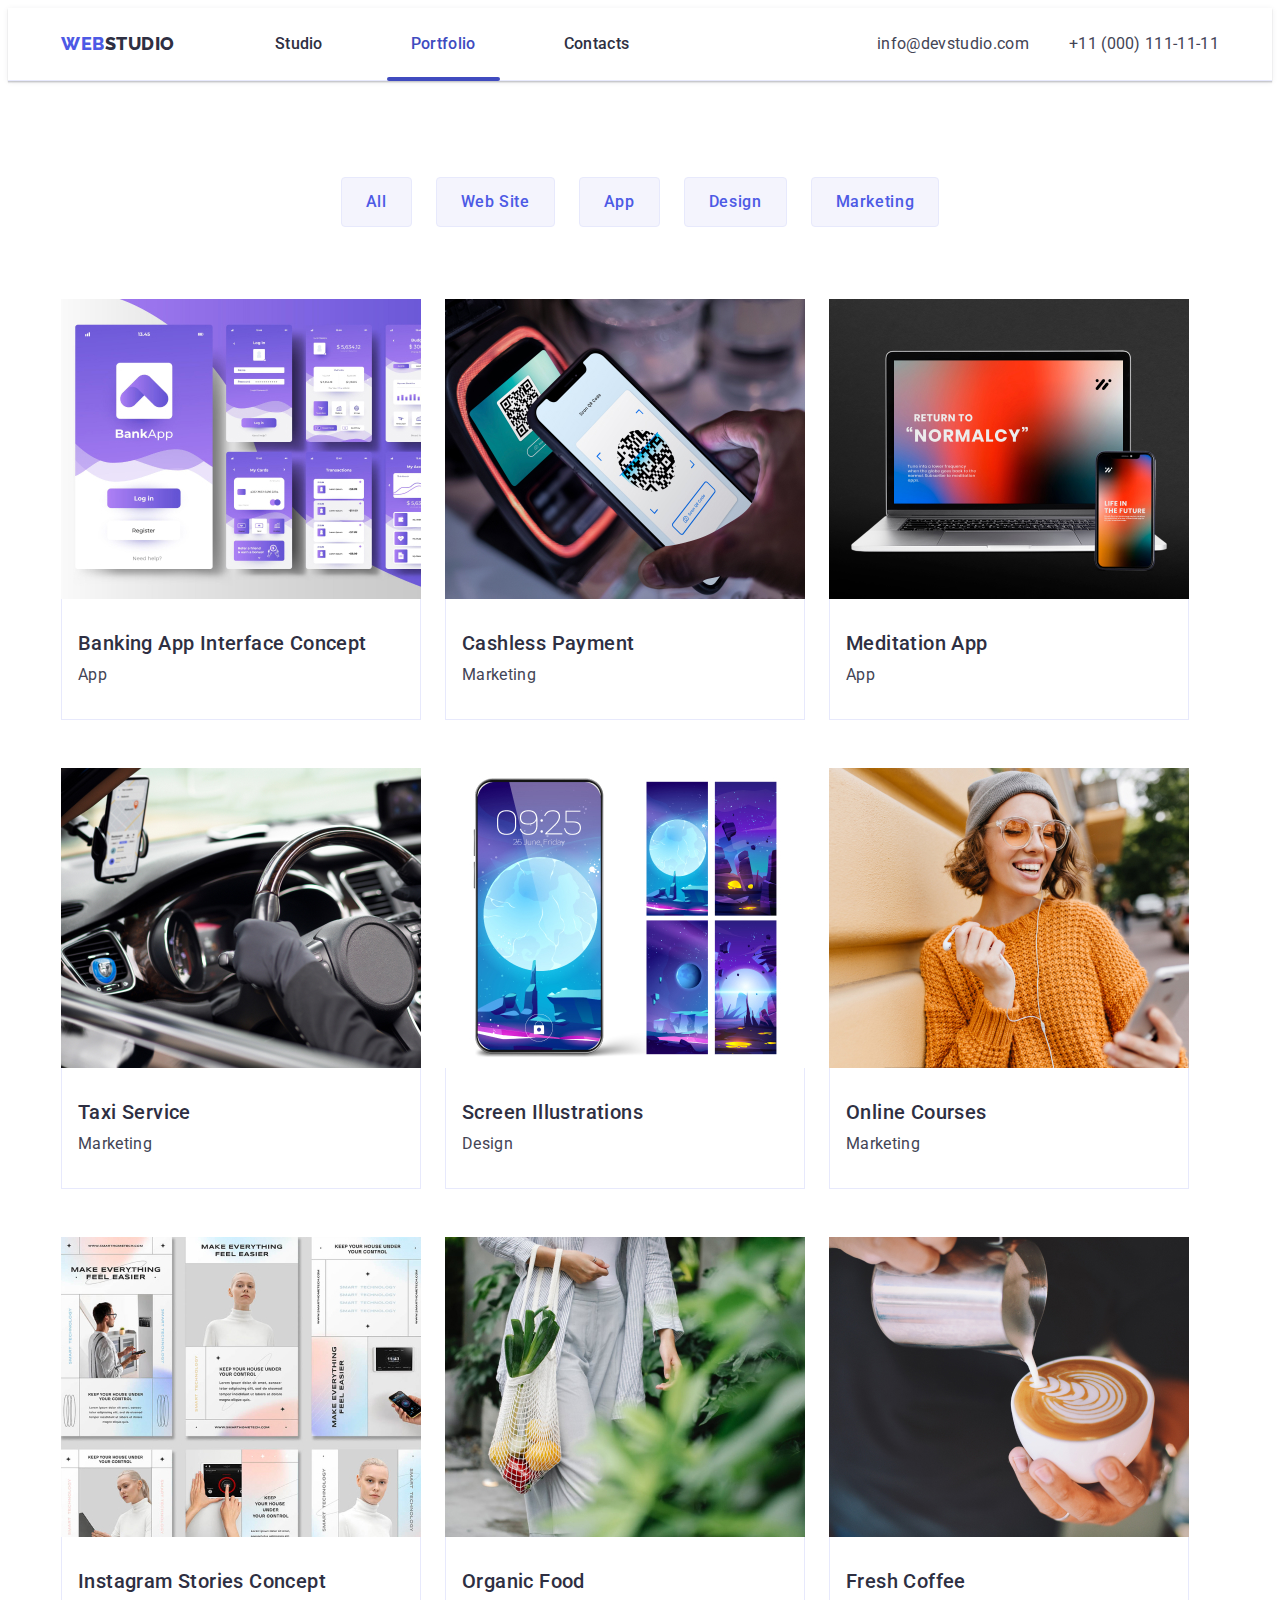
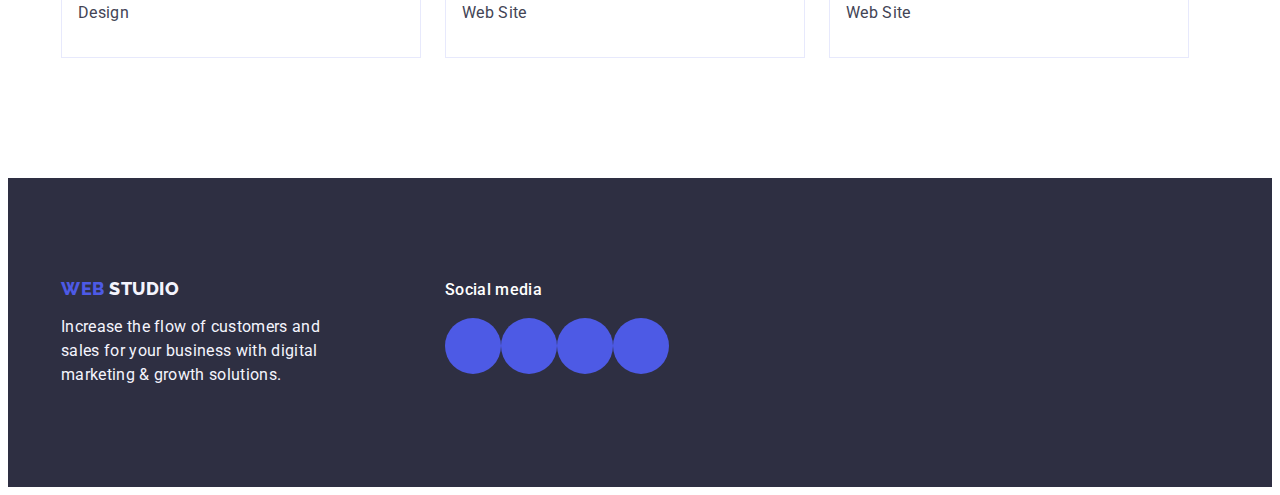
==== commit 03016938: "k" ====
--- a/portfolio.html
+++ b/portfolio.html
@@ -150,7 +150,7 @@
     </main>
     <footer class="footer">
       <div class="footer-wrapper container">
-        <div class="">
+        <div class="footer-left">
           <a class="footer-logo link" href="./index.html">Web <span class="footer-span">Studio</span> </a>
           <p class="footer-text">
             Increase the flow of customers and sales for your business with digital
@@ -161,32 +161,32 @@
           <p class="footer-media-title">Social media</p>
           <ul class="footer-list list">
             <li class="footer-item">
-              <div class="footer-media-svg">
-                <svg height="24" width="24" >
-                  <use href="./images/icons.svg/symbol-defs.svg#icon-instagram" ></use>
+              <a href="" class="footer-svg-link link">
+                <svg  class="footer-svg" height="24" width="24" >
+                  <use href="./images/icons.svg#icon-instagram" ></use>
                 </svg>
-              </div>
+              </a>
             </li>
             <li class="footer-item">
-              <div class="footer-media-svg">
-                <svg height="24" width="24" >
-                  <use href="./images/icons.svg/symbol-defs.svg#icon-twitter" ></use>
+              <a href="" class="footer-svg-link link">
+                <svg class="footer-svg"  height="24" width="24" >
+                  <use href="./images/icons.svg#icon-twitter" ></use>
                 </svg>
-              </div>
+              </a>
             </li>
             <li class="footer-item">
-              <div class="footer-media-svg">
-                <svg height="24" width="24">
-                  <use href="./images/icons.svg/symbol-defs.svg#icon-facebook" ></use>
+              <a href="" class="footer-svg-link link">
+                <svg class="footer-svg"  height="24" width="24">
+                  <use href="./images/icons.svg#icon-facebook" ></use>
                 </svg>
-              </div>
+              </a>
             </li>
             <li class="footer-item">
-              <div class="footer-media-svg">
-                <svg height="24" width="24">
-                  <use href="./images/icons.svg/symbol-defs.svg#icon-linkedin" ></use>
+              <a href="" class="footer-svg-link link">
+                <svg class="footer-svg"  height="24" width="24">
+                  <use href="./images/icons.svg#icon-linkedin" ></use>
                 </svg>
-              </div>
+              </a>
             </li>
           </ul>
         </div>
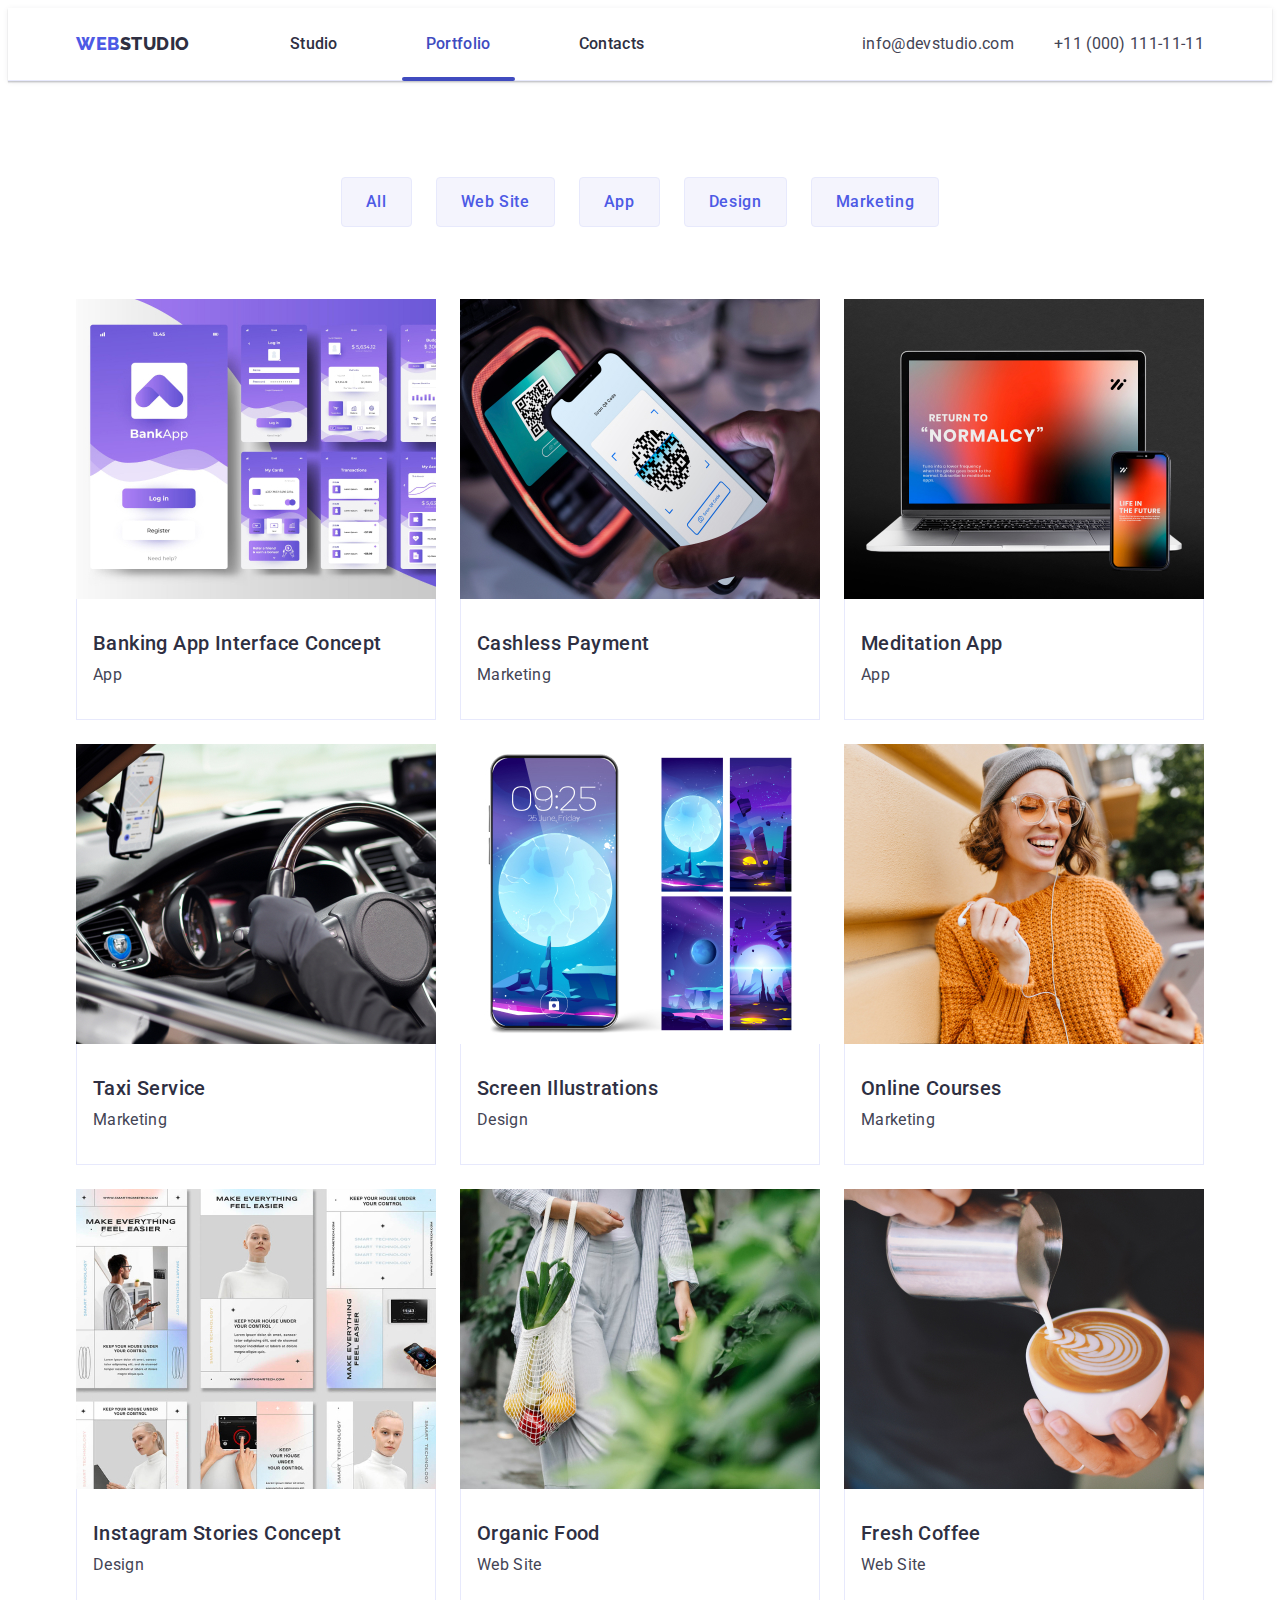
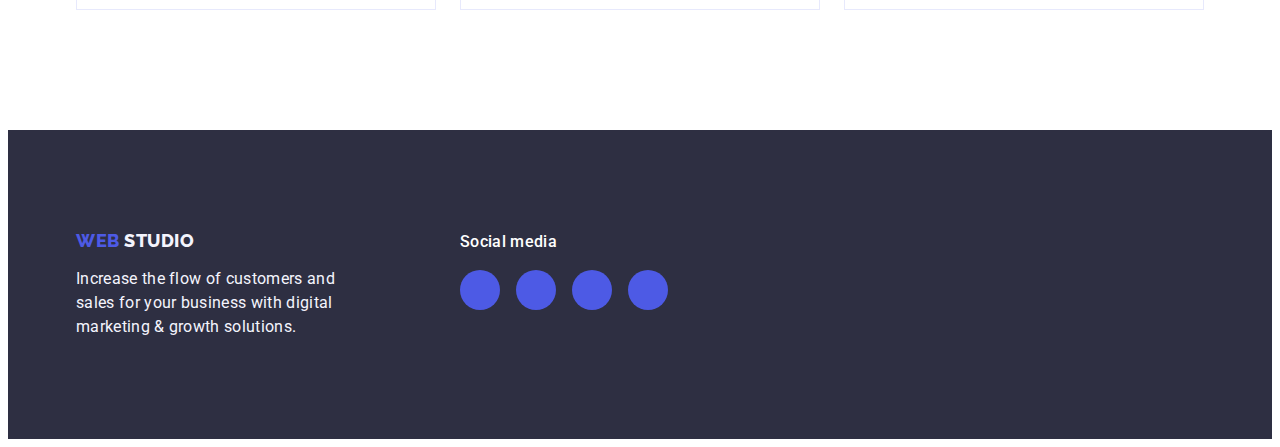
==== commit 7d5054dc: "l" ====
--- a/portfolio.html
+++ b/portfolio.html
@@ -7,6 +7,7 @@
     <link rel="preconnect" href="https://fonts.googleapis.com">
     <link rel="preconnect" href="https://fonts.gstatic.com" crossorigin>
     <link href="https://fonts.googleapis.com/css2?family=Inclusive+Sans&family=Raleway:wght@800&family=Roboto:wght@400;500;700&display=swap" rel="stylesheet">
+    <link rel="stylesheet" href="https://cdnjs.cloudflare.com/ajax/libs/modern-normalize/2.0.0/modern-normalize.min.css" integrity="sha512-4xo8blKMVCiXpTaLzQSLSw3KFOVPWhm/TRtuPVc4WG6kUgjH6J03IBuG7JZPkcWMxJ5huwaBpOpnwYElP/m6wg==" crossorigin="anonymous" referrerpolicy="no-referrer" />
     <link rel="stylesheet" href="./css/styles.css">
 </head>
 <body>
@@ -50,96 +51,122 @@
                     <li class="btn-item"><button class="btn" type="button">Design</button></li>
                     <li class="btn-item"><button class="btn" type="button">Marketing</button></li>
                 </ul>
-                <ul class="photo-list list">
-                    <li class="photo-item">
-                        <a class="photo-link link" href="">
-                            <img class="photo-portfolio" src="./images/portfolio/img11.jpg" alt="App" width="360">
-                            <div class="app-wrapper">
-                                <h2 class="photo-title">Banking App Interface Concept</h2>
-                                <p class="photo-text">App</p>
-                                <p class="photo-over-text"> 14 Stylish and User-Friendly App Design Concepts · Task Manager App · Calorie Tracker App · Exotic Fruit Ecommerce App · Cloud Storage App</p>
-                            </div>
-                        </a>
-                    </li>
-                    <li class="photo-item">
-                        <a class="photo-link link" href="">
-                            <img class="photo-portfolio" src="./images/portfolio/img12.jpg" alt="Marketing" width="360">
-                            <div class="app-wrapper">
-                                <h2 class="photo-title">Cashless Payment</h2>
-                                <p class="photo-text">Marketing</p>
-                                <p class="photo-over-text"> 14 Stylish and User-Friendly App Design Concepts · Task Manager App · Calorie Tracker App · Exotic Fruit Ecommerce App · Cloud Storage App</p>
-                            </div>
-                        </a>
-                    </li>
-                    <li class="photo-item">
-                        <a class="photo-link link" href="">
-                            <img class="photo-portfolio" src="./images/portfolio/img13.jpg" alt="App" width="360">
-                            <div class="app-wrapper">
-                                <h2 class="photo-title">Meditation App</h2>
-                                <p class="photo-text">App</p>
-                                <p class="photo-over-text"> 14 Stylish and User-Friendly App Design Concepts · Task Manager App · Calorie Tracker App · Exotic Fruit Ecommerce App · Cloud Storage App</p>
-                            </div>
-                        </a>
-                    </li>
-                    <li class="photo-item">
-                        <a class="photo-link link" href="">
-                            <img class="photo-portfolio" src="./images/portfolio/img14.jpg" alt="Marketing" width="360">
-                            <div class="app-wrapper">
-                                <h2 class="photo-title">Taxi Service</h2>
-                                <p class="photo-text">Marketing</p>
-                                <p class="photo-over-text"> 14 Stylish and User-Friendly App Design Concepts · Task Manager App · Calorie Tracker App · Exotic Fruit Ecommerce App · Cloud Storage App</p>
-                            </div>
-                        </a>
-                    </li>
-                    <li class="photo-item">
-                        <a class="photo-link link" href="">
-                            <img class="photo-portfolio" src="./images/portfolio/img15.jpg" alt="Design" width="360">
-                            <div class="app-wrapper">
-                                <h2 class="photo-title">Screen Illustrations</h2>
-                                <p class="photo-text">Design</p>
-                                <p class="photo-over-text"> 14 Stylish and User-Friendly App Design Concepts · Task Manager App · Calorie Tracker App · Exotic Fruit Ecommerce App · Cloud Storage App</p>
-                            </div>
-                        </a>
-                    </li>
-                    <li class="photo-item">
-                        <a class="photo-link link" href="">
-                            <img class="photo-portfolio" src="./images/portfolio/img16.jpg" alt="Marketing" width="360">
-                            <div class="app-wrapper">
-                                <h2 class="photo-title">Online Courses</h2>
-                                <p class="photo-text">Marketing</p>
-                                <p class="photo-over-text"> 14 Stylish and User-Friendly App Design Concepts · Task Manager App · Calorie Tracker App · Exotic Fruit Ecommerce App · Cloud Storage App</p>
-                            </div>
-                        </a>
-                    </li>
-                    <li class="photo-item">
-                        <a class="photo-link link" href="">
-                            <img class="photo-portfolio" src="./images/portfolio/img17.jpg" alt="Design" width="360">
-                            <div class="app-wrapper">
-                                <h2 class="photo-title">Instagram Stories Concept</h2>
-                                <p class="photo-text">Design</p>
-                                <p class="photo-over-text"> 14 Stylish and User-Friendly App Design Concepts · Task Manager App · Calorie Tracker App · Exotic Fruit Ecommerce App · Cloud Storage App</p>
-                            </div>
-                        </a>
-                    </li>
-                    <li class="photo-item">
-                        <a class="photo-link link" href="">
-                            <img class="photo-portfolio" src="./images/portfolio/img18.jpg" alt="Web Site" width="360">
-                            <div class="app-wrapper">
-                                <h2 class="photo-title">Organic Food</h2>
-                                <p class="photo-text">Web Site</p>
-                                <p class="photo-over-text"> 14 Stylish and User-Friendly App Design Concepts · Task Manager App · Calorie Tracker App · Exotic Fruit Ecommerce App · Cloud Storage App</p>
-                            </div>
-                        </a>
-                    </li>
-                    <li class="photo-item">
-                        <a class="photo-link link" href="">
-                            <img class="photo-portfolio" src="./images/portfolio/img19.jpg" alt="Web Site" width="360">
-                            <div class="app-wrapper">
-                                <h2 class="photo-title">Fresh Coffee</h2>
-                                <p class="photo-text">Web Site</p>
-                                <p class="photo-over-text"> 14 Stylish and User-Friendly App Design Concepts · Task Manager App · Calorie Tracker App · Exotic Fruit Ecommerce App · Cloud Storage App</p>
-                            </div>
-                        </a>
+                <ul class="portfolio-list list">
+                    <li class="portfolio-card">
+                        <a class="card-link link" href="#">
+                            
+                            <div class="position-wrapper">
+                              <img class="portfolio-image" src="./images/portfolio/img11.jpg" alt="App" width="360">
+                               <p class="overlay-text"> 14 Stylish and User-Friendly App Design Concepts · Task Manager App · Calorie Tracker App · Exotic Fruit Ecommerce App · Cloud Storage App</p>
+                            </div>
+                            <div class="portfolio-card-inner">
+                               <h2 class="portfolio-title">Banking App Interface Concept</h2>
+                                <p class="product">App</p>
+                            </div>
+                        </a>
+                    </li>
+                    <li class="portfolio-card">
+                        <a class="card-link link" href="">
+                            <div class="position-wrapper">
+                              <img class="portfolio-image" src="./images/portfolio/img12.jpg" alt="Marketing" width="360">
+                              <p class="overlay-text"> 14 Stylish and User-Friendly App Design Concepts · Task Manager App · Calorie Tracker App · Exotic Fruit Ecommerce App · Cloud Storage App</p>
+                            </div>
+                            <div class="portfolio-card-inner">
+                                <h2 class="portfolio-title">Cashless Payment</h2>
+                                <p class="product">Marketing</p>
+                                
+                            </div>
+                        </a>
+                    </li>
+                    <li class="portfolio-card">
+                        <a class="card-link link" href="">
+                            <div class="position-wrapper">
+                              <img class="portfolio-image" src="./images/portfolio/img13.jpg" alt="App" width="360">
+                              <p class="overlay-text"> 14 Stylish and User-Friendly App Design Concepts · Task Manager App · Calorie Tracker App · Exotic Fruit Ecommerce App · Cloud Storage App</p>
+                            </div>
+                            <div class="portfolio-card-inner">
+                                <h2 class="portfolio-title">Meditation App</h2>
+                                <p class="product">App</p>
+                            </div>
+                        </a>
+                    </li>
+                    <li class="portfolio-card">
+                        <a class="card-link link" href="">
+                            <div class="position-wrapper">
+                              <img class="portfolio-image" src="./images/portfolio/img14.jpg" alt="Marketing" width="360">
+                              <p class="overlay-text"> 14 Stylish and User-Friendly App Design Concepts · Task Manager App · Calorie Tracker App · Exotic Fruit Ecommerce App · Cloud Storage App</p>
+                            </div>
+                            <div class="portfolio-card-inner">
+                                <h2 class="portfolio-title">Taxi Service</h2>
+                                <p class="product">Marketing</p>
+                              
+                            </div>
+                        </a>
+                    </li>
+                    <li class="portfolio-card">
+                        <a class="card-link link" href="">
+                            <div class="position-wrapper">
+                              <img class="portfolio-image" src="./images/portfolio/img15.jpg" alt="Design" width="360">
+                              <p class="overlay-text"> 14 Stylish and User-Friendly App Design Concepts · Task Manager App · Calorie Tracker App · Exotic Fruit Ecommerce App · Cloud Storage App</p>
+                            </div>
+                            <div class="portfolio-card-inner">
+                                <h2 class="portfolio-title">Screen Illustrations</h2>
+                                <p class="product">Design</p>
+                              
+                            </div>
+                        </a>
+                    </li>
+                    <li class="portfolio-card">
+                        <a class="card-link link" href="">
+                            <div class="position-wrapper">
+                              <img class="portfolio-image" src="./images/portfolio/img16.jpg" alt="Marketing" width="360">
+                              <p class="overlay-text"> 14 Stylish and User-Friendly App Design Concepts · Task Manager App · Calorie Tracker App · Exotic Fruit Ecommerce App · Cloud Storage App</p>
+                            </div>
+                            <div class="portfolio-card-inner">
+                                <h2 class="portfolio-title">Online Courses</h2>
+                                <p class="product">Marketing</p>
+                                
+                            </div>
+                        </a>
+                    </li>
+                    <li class="portfolio-card">
+                        <a class="card-link link" href="">
+                            <div class="position-wrapper">
+                              <img class="portfolio-image" src="./images/portfolio/img17.jpg" alt="Design" width="360">
+                              <p class="overlay-text"> 14 Stylish and User-Friendly App Design Concepts · Task Manager App · Calorie Tracker App · Exotic Fruit Ecommerce App · Cloud Storage App</p>
+                            </div>
+                            <div class="portfolio-card-inner">
+                                <h2 class="portfolio-title">Instagram Stories Concept</h2>
+                                <p class="product">Design</p>
+                                
+                            </div>
+                        </a>
+                    </li>
+                    <li class="portfolio-card">
+                        <a class="card-link link" href="">
+                            <div class="position-wrapper">
+                              <img class="portfolio-image" src="./images/portfolio/img18.jpg" alt="Web Site" width="360">
+                              <p class="overlay-text"> 14 Stylish and User-Friendly App Design Concepts · Task Manager App · Calorie Tracker App · Exotic Fruit Ecommerce App · Cloud Storage App</p>
+                            </div>
+                            <div class="portfolio-card-inner">
+                                <h2 class="portfolio-title">Organic Food</h2>
+                                <p class="product">Web Site</p>
+                               
+                            </div>
+                        </a>
+                    </li>
+                    <li class="portfolio-card">
+                        <a class="card-link link" href="">
+                            <div class="position-wrapper">
+                              <img class="portfolio-image" src="./images/portfolio/img19.jpg" alt="Web Site" width="360">
+                              <p class="overlay-text"> 14 Stylish and User-Friendly App Design Concepts · Task Manager App · Calorie Tracker App · Exotic Fruit Ecommerce App · Cloud Storage App</p>
+                            </div>
+                            <div class="portfolio-card-inner">
+                                <h2 class="portfolio-title">Fresh Coffee</h2>
+                                <p class="product">Web Site</p>
+                             </div>
+                        </a>
+                         
                     </li>
                 </ul>
             </div>
--- a/css/styles.css
+++ b/css/styles.css
@@ -13,6 +13,11 @@
     --modal-background: #FCFCFC;
 }
 
+*, ::after, ::before {
+    box-sizing: border-box;
+}
+
+
 h1,
 h2,
 h3,
@@ -216,6 +221,7 @@
     max-width: 1440px;
     background-position: center;
     background-size: cover;
+    margin: 0 auto;
 }
 
 .hero-wrapper {}
@@ -339,8 +345,6 @@
 .team-section {
     background-color: var(--light, #F4F4FD);
     padding: 120px 0;
-    padding-bottom: 120px;
-    margin-bottom: 120px;
 }
 
 .team-title {
@@ -440,7 +444,6 @@
 
 /* customer */
 .customers-section {
-    margin-bottom: 120px;
     padding-top: 120px;
     padding-bottom: 120px;
 }
@@ -725,25 +728,27 @@
     border: 1px solid transparent;
 }
 
-.photo-list {
+.portfolio-list {
     display: flex;
     row-gap: 48px;
     flex-wrap: wrap;
     column-gap: 24px;
-}
-
-.photo-item {
+    gap: 24px;
+}
+
+.portfolio-card {
+    width: calc((100% - 48px) / 3);
+
+}
+
+.card-link{
+    display: block;
     transition: box-shadow 250ms cubic-bezier(0.4, 0, 0.2, 1);
 
-
-}
-
-.photo-link{
-    display: block;
-}
-
-.photo-link:hover,
-.photo-link:focus{
+}
+
+.card-link:hover,
+.card-link:focus{
     box-shadow: 0px 1px 6px rgba(46, 47, 66, 0.08), 0px 1px 1px rgba(46, 47, 66, 0.16), 0px 2px 1px rgba(46, 47, 66, 0.08);
 }
 
@@ -751,16 +756,45 @@
     /* padding-bottom: 32px; */
 }
 
-.app-wrapper {
-    padding: 32px 16px;
-    border: 1px solid var(--accent, #E7E9FC);
-    border-top: none;
-    /* margin-bottom: 8px; */
+.position-wrapper {
     position: relative;
     overflow: hidden;
 }
 
-.photo-title {
+.overlay-text{
+    position: absolute;
+    top: 0;
+    left: 0;
+    height: 100%;
+    width: 100%;
+    display: flex;
+    justify-content: center;
+    padding: 40px 32px;
+    transform: translateY(100%);
+     color: var(--light, #F4F4FD);
+     font-size: 16px;
+     font-weight: 400;
+     line-height: 1.5;
+     letter-spacing: 0.02em;
+
+     background-color: #4d5ae5;
+
+    
+    transition: transform 250ms cubic-bezier(0.4, 0, 0.2, 1);
+}
+
+.card-link:hover .overlay-text, 
+.card-link:focus .overlay-text {
+    transform: translateY(0%);
+}
+
+.portfolio-card-inner{
+    padding: 32px 16px;
+    border: 1px solid #e7e9fc;
+    border-top: none;
+}
+
+.portfolio-title {
     font-weight: 500;
     font-size: 20px;
     line-height: 1.2;
@@ -770,30 +804,11 @@
     margin-bottom: 8px;
 }
 
-.photo-text {
+.product {
     font-size: 16px;
     line-height: 1.5;
     letter-spacing: 0.02em;
     color: var(--text, #434455);
-    /* padding-bottom: 32px; */
-}
-
-.photo-text:hover,
-.photo-text:focus{
-    transform: translateY(0%);
-}
-
-.photo-over-text{
-    position: absolute;
-    top: 0;
-    font-size: 16px;
-    line-height: 1.5;
-    letter-spacing: 0.02em;
-    color: var(--light, #F4F4FD);
-    padding: 40px 32px;
-    background-color: #4d5ae5;
-    width: 100%;
-    height: 100%;
-    transform: translateY(100%);
-    transition: transform 250ms cubic-bezier(0.4, 0, 0.2, 1);
-}+
+}
+
